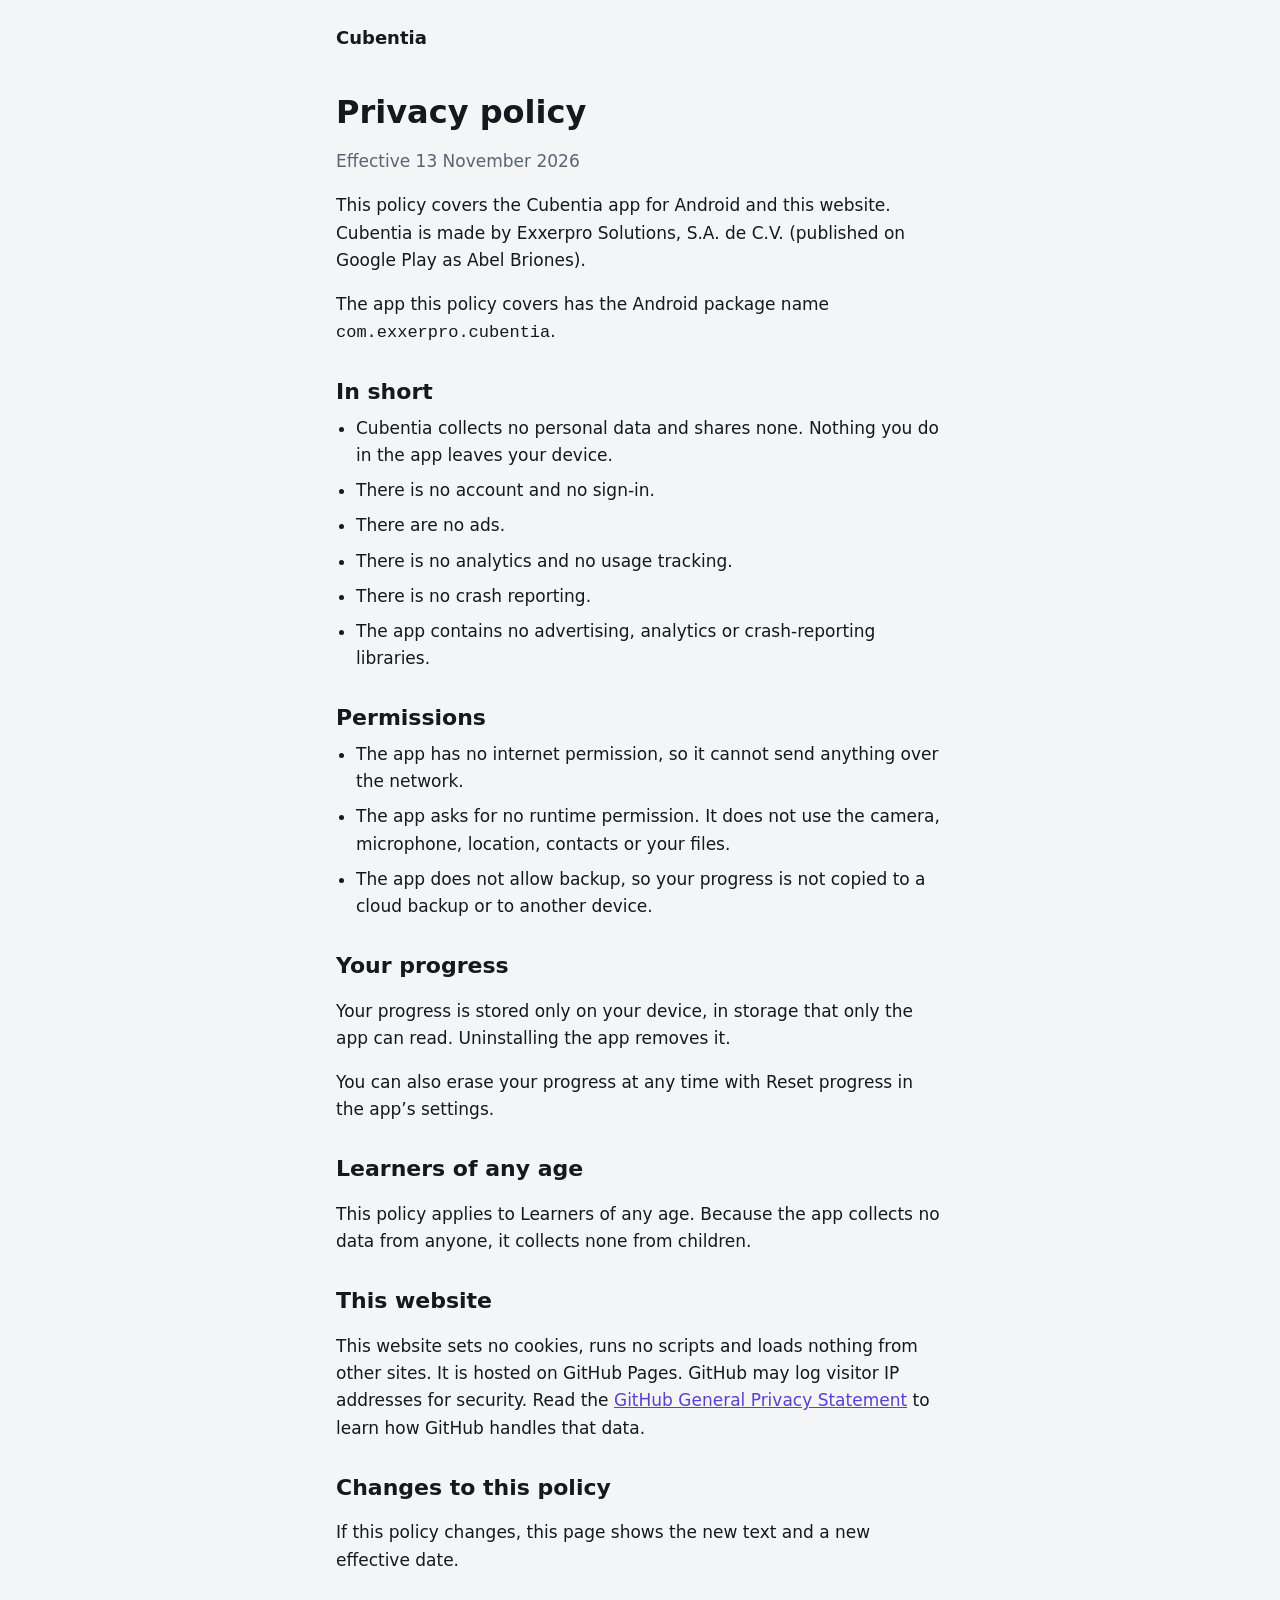
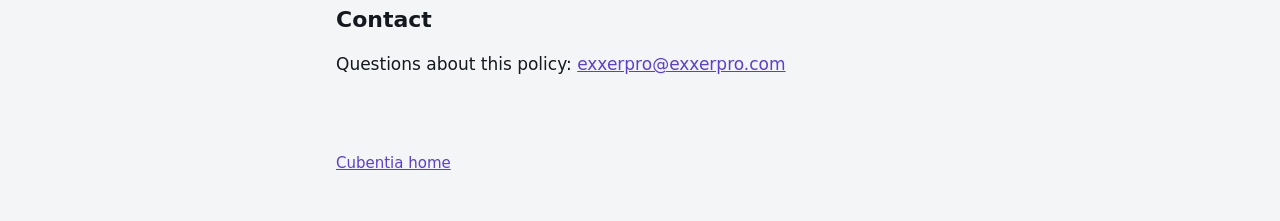
==== site/privacy/index.html @ ebae9ed8 "feat(privacy): publish the privacy policy page Plain-language policy at /privacy/ with machine-reada" ====
<!doctype html>
<html lang="en">
<head>
  <meta charset="utf-8">
  <meta name="viewport" content="width=device-width, initial-scale=1">
  <title>Privacy policy · Cubentia</title>
  <meta name="description" content="Cubentia collects no personal data and shares none. Read the full privacy policy for the app and this website.">
  <link rel="stylesheet" href="../styles.css">
</head>
<body>
  <a class="skip-link" href="#main">Skip to content</a>
  <header class="site-header">
    <a class="wordmark" href="../">Cubentia</a>
  </header>
  <main id="main">
    <h1>Privacy policy</h1>
    <p class="effective-date">Effective <time data-policy="effective-date" datetime="2026-11-13">13 November 2026</time></p>
    <p>This policy covers the Cubentia app for Android and this website. Cubentia is made by <span data-policy="publisher">Exxerpro Solutions, S.A. de C.V.</span> (published on Google Play as <span data-policy="play-developer">Abel Briones</span>).</p>
    <p data-fact="applicationId" data-value="com.exxerpro.cubentia">The app this policy covers has the Android package name <code>com.exxerpro.cubentia</code>.</p>

    <h2>In short</h2>
    <ul>
      <li data-fact="dataLeavesDevice" data-value="false">Cubentia collects no personal data and shares none. Nothing you do in the app leaves your device.</li>
      <li data-fact="account" data-value="false">There is no account and no sign-in.</li>
      <li data-fact="ads" data-value="false">There are no ads.</li>
      <li data-fact="analytics" data-value="false">There is no analytics and no usage tracking.</li>
      <li data-fact="crashReporting" data-value="false">There is no crash reporting.</li>
      <li data-fact="denylistedSdks" data-value="[]">The app contains no advertising, analytics or crash-reporting libraries.</li>
    </ul>

    <h2>Permissions</h2>
    <ul>
      <li data-fact="internetPermission" data-value="false">The app has no internet permission, so it cannot send anything over the network.</li>
      <li data-fact="runtimePermissions" data-value="[]">The app asks for no runtime permission. It does not use the camera, microphone, location, contacts or your files.</li>
      <li data-fact="backupAllowed" data-value="false">The app does not allow backup, so your progress is not copied to a cloud backup or to another device.</li>
    </ul>

    <h2>Your progress</h2>
    <p data-fact="storage" data-value="app-private">Your progress is stored only on your device, in storage that only the app can read. Uninstalling the app removes it.</p>
    <p>You can also erase your progress at any time with Reset progress in the app’s settings.</p>

    <h2>Learners of any age</h2>
    <p>This policy applies to Learners of any age. Because the app collects no data from anyone, it collects none from children.</p>

    <h2>This website</h2>
    <p>This website sets no cookies, runs no scripts and loads nothing from other sites. It is hosted on GitHub Pages. GitHub may log visitor IP addresses for security. Read the <a href="https://docs.github.com/en/site-policy/privacy-policies/github-general-privacy-statement">GitHub General Privacy Statement</a> to learn how GitHub handles that data.</p>

    <h2>Changes to this policy</h2>
    <p>If this policy changes, this page shows the new text and a new effective date.</p>

    <h2>Contact</h2>
    <p>Questions about this policy: <a data-policy="contact" href="mailto:exxerpro@exxerpro.com">exxerpro@exxerpro.com</a></p>
  </main>
  <footer class="site-footer">
    <p><a href="../">Cubentia home</a></p>
  </footer>
</body>
</html>
---- site/styles.css ----
/* Cubentia site stylesheet. Tokens follow the app's DESIGN.md. No webfont download. */

:root {
  color-scheme: light dark;
  --surface: #f4f5f7;
  --surface-raised: #ffffff;
  --ink: #15181c;
  --ink-muted: #5a6370;
  --accent: #5b3fd1;
  --font-sans: "IBM Plex Sans", system-ui, -apple-system, "Segoe UI", Roboto,
    "Helvetica Neue", Arial, sans-serif;
  --measure: 40rem;
  --gutter: 1rem;
}

@media (prefers-color-scheme: dark) {
  :root {
    --surface: #111317;
    --surface-raised: #1a1d22;
    --ink: #e7eaee;
    --ink-muted: #9aa3ae;
    --accent: #a797ff;
  }
}

*,
*::before,
*::after {
  box-sizing: border-box;
}

html {
  -webkit-text-size-adjust: 100%;
  text-size-adjust: 100%;
}

body {
  margin: 0;
  background: var(--surface);
  color: var(--ink);
  font-family: var(--font-sans);
  font-size: 1.0625rem;
  line-height: 1.6;
  overflow-wrap: break-word;
}

.skip-link {
  position: absolute;
  left: var(--gutter);
  top: -100%;
  padding: 0.5rem 0.75rem;
  background: var(--surface-raised);
  color: var(--accent);
  border: 2px solid var(--accent);
  border-radius: 0.375rem;
  z-index: 1;
}

.skip-link:focus {
  top: var(--gutter);
}

:focus-visible {
  outline: 3px solid var(--accent);
  outline-offset: 2px;
}

a {
  color: var(--accent);
}

.site-header,
main,
.site-footer {
  max-width: var(--measure);
  margin: 0 auto;
  padding: 0 var(--gutter);
}

.site-header {
  padding-top: 1.5rem;
}

.wordmark {
  font-weight: 600;
  font-size: 1.125rem;
  color: var(--ink);
  text-decoration: none;
}

main {
  padding-top: 2.5rem;
  padding-bottom: 2.5rem;
}

h1 {
  font-size: 2rem;
  line-height: 1.2;
  margin: 0 0 1rem;
}

h2 {
  font-size: 1.375rem;
  line-height: 1.3;
  margin: 2rem 0 0.5rem;
}

ul {
  margin: 0 0 1rem;
  padding-left: 1.25rem;
}

li + li {
  margin-top: 0.5rem;
}

.effective-date {
  color: var(--ink-muted);
}

.site-footer {
  padding-bottom: 2rem;
  color: var(--ink-muted);
  font-size: 0.9375rem;
}
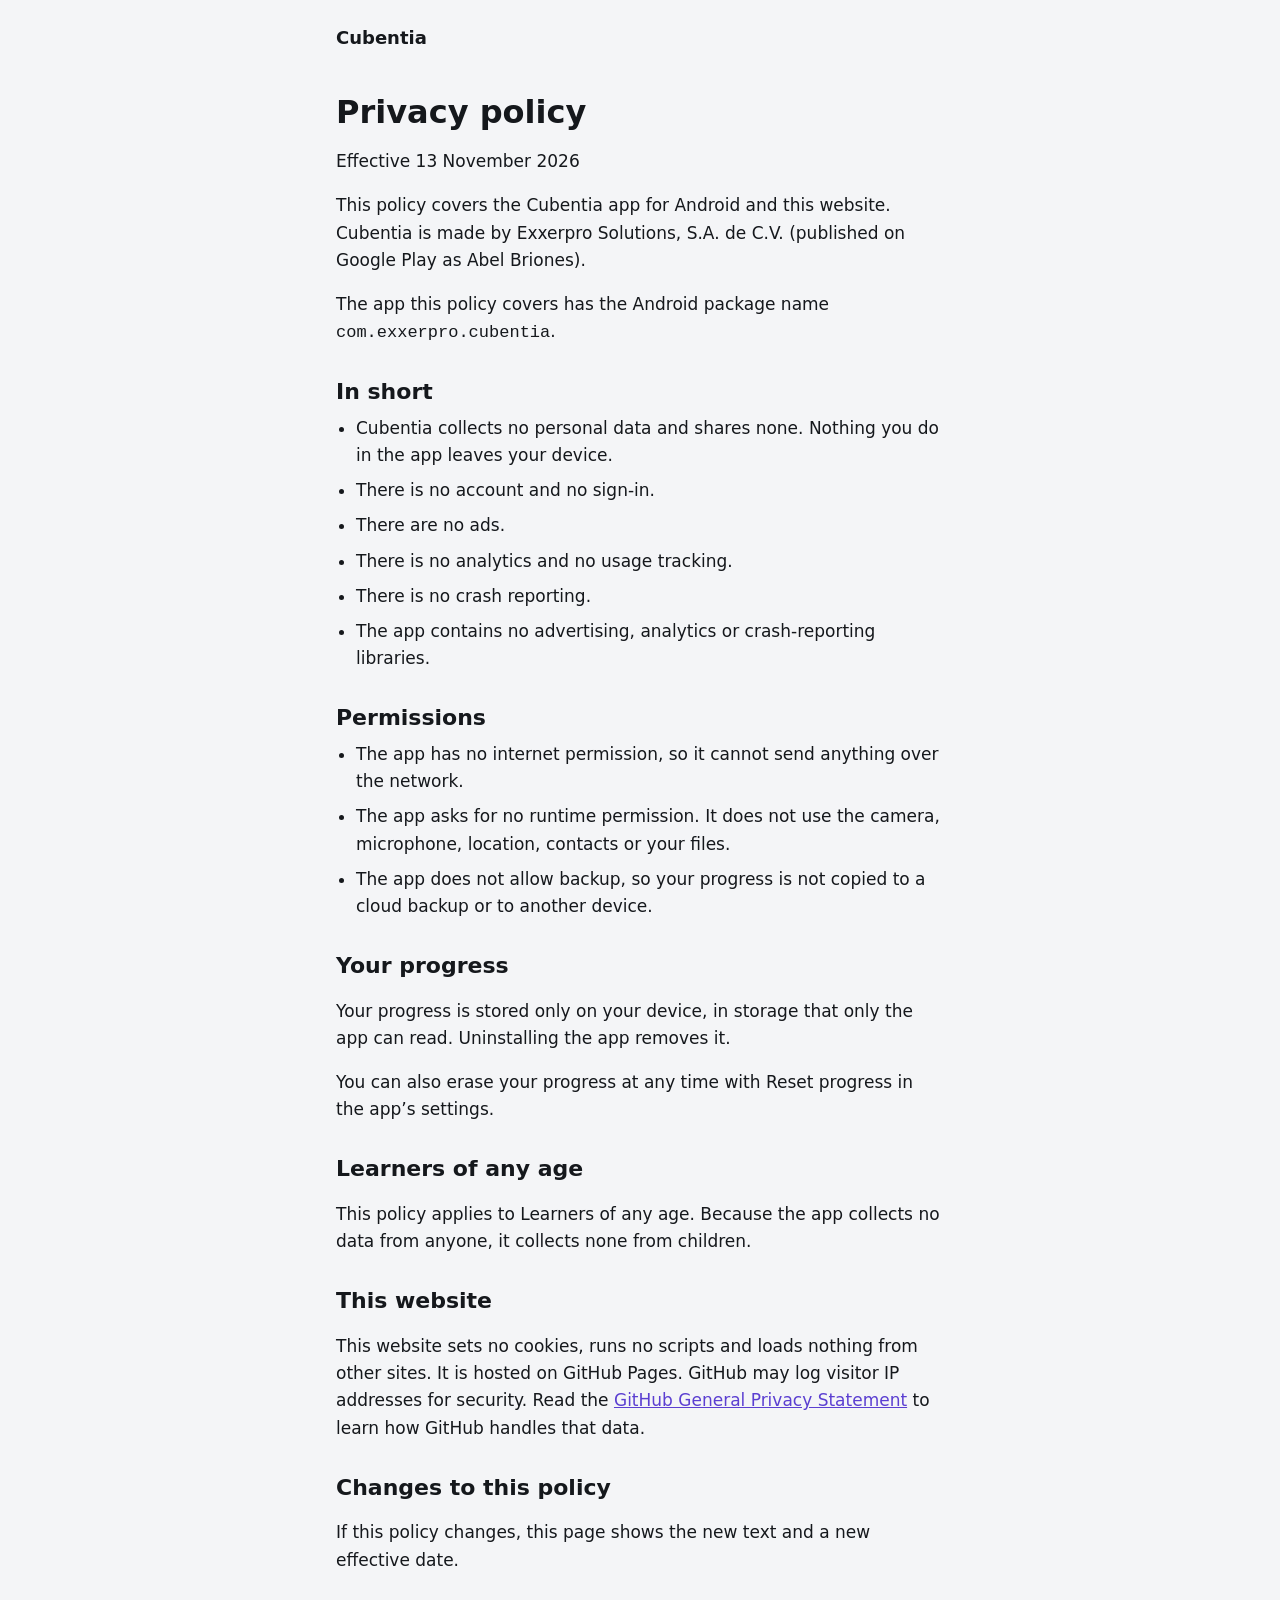
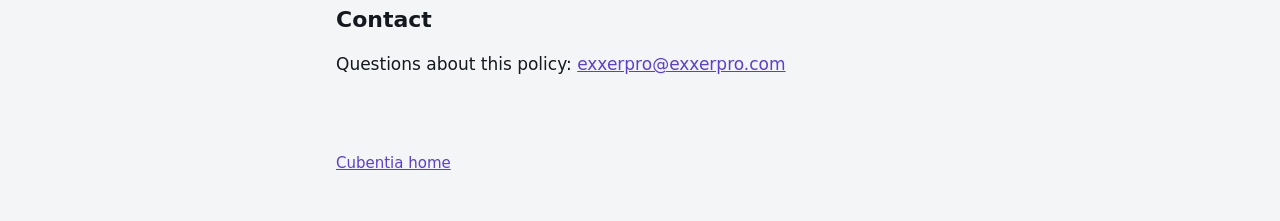
==== commit 5fdb3999: "fix(privacy-check): address follow-up review findings Document the date-pinned self-tests, the fixtu" ====
--- a/site/privacy/index.html
+++ b/site/privacy/index.html
@@ -14,7 +14,7 @@
   </header>
   <main id="main">
     <h1>Privacy policy</h1>
-    <p class="effective-date">Effective <time data-policy="effective-date" datetime="2026-11-13">13 November 2026</time></p>
+    <p>Effective <time data-policy="effective-date" datetime="2026-11-13">13 November 2026</time></p>
     <p>This policy covers the Cubentia app for Android and this website. Cubentia is made by <span data-policy="publisher">Exxerpro Solutions, S.A. de C.V.</span> (published on Google Play as <span data-policy="play-developer">Abel Briones</span>).</p>
     <p data-fact="applicationId" data-value="com.exxerpro.cubentia">The app this policy covers has the Android package name <code>com.exxerpro.cubentia</code>.</p>
 
--- a/site/styles.css
+++ b/site/styles.css
@@ -114,10 +114,6 @@
   margin-top: 0.5rem;
 }
 
-.effective-date {
-  color: var(--ink-muted);
-}
-
 .site-footer {
   padding-bottom: 2rem;
   color: var(--ink-muted);
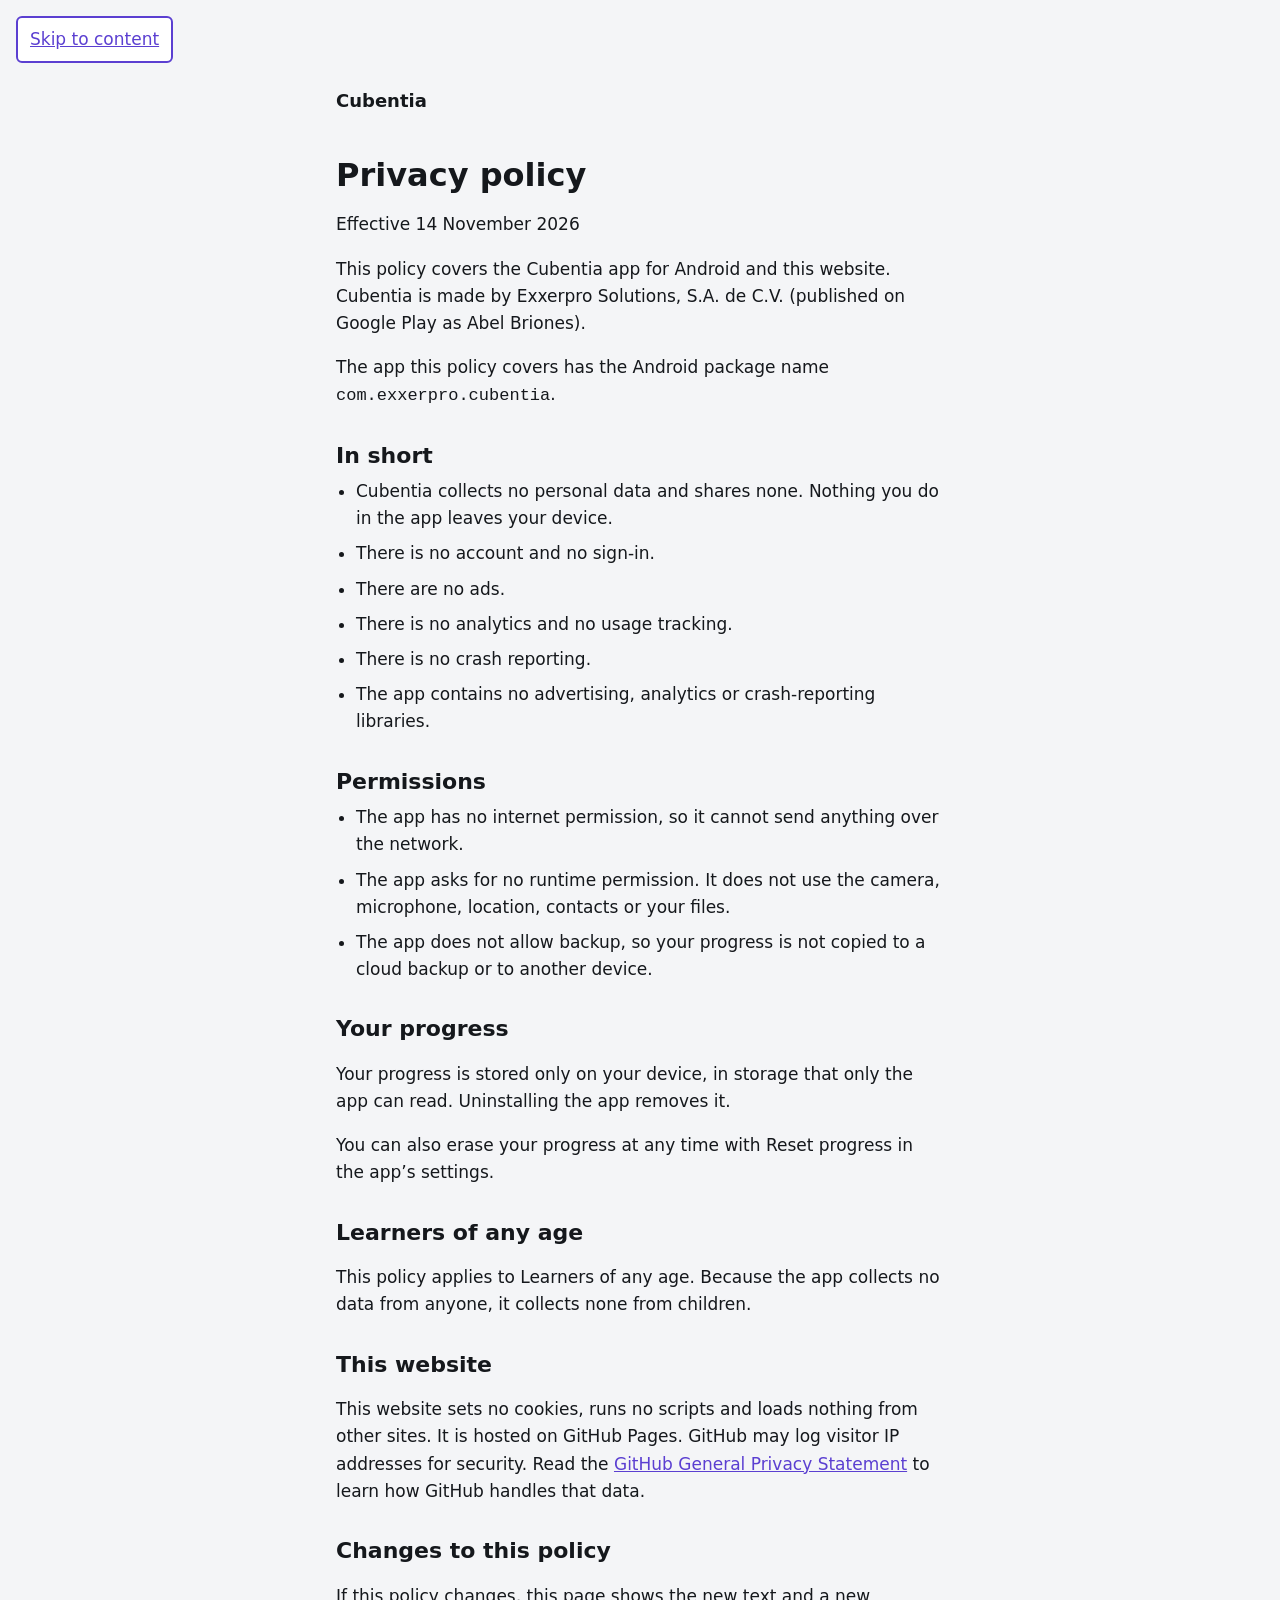
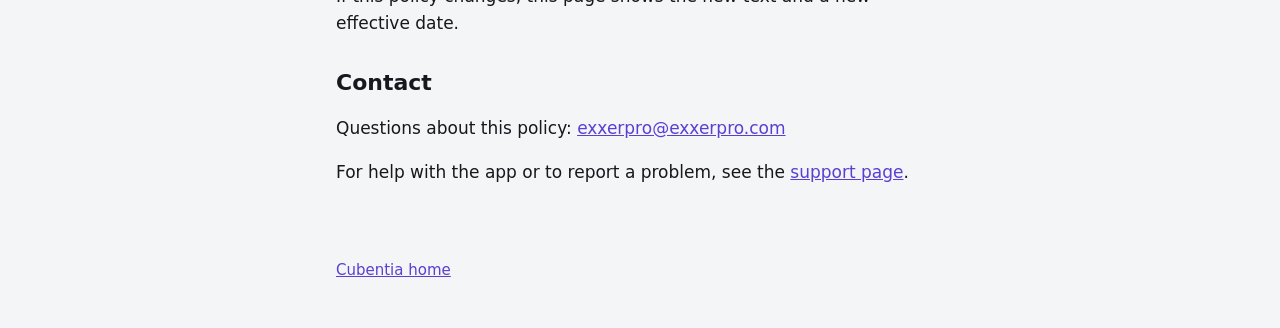
==== commit 96b71b0d: "content(privacy): link the support page from Contact, effective 14 November 2026 (Story 13.5) Adding" ====
--- a/site/privacy/index.html
+++ b/site/privacy/index.html
@@ -14,7 +14,7 @@
   </header>
   <main id="main">
     <h1>Privacy policy</h1>
-    <p>Effective <time data-policy="effective-date" datetime="2026-11-13">13 November 2026</time></p>
+    <p>Effective <time data-policy="effective-date" datetime="2026-11-14">14 November 2026</time></p>
     <p>This policy covers the Cubentia app for Android and this website. Cubentia is made by <span data-policy="publisher">Exxerpro Solutions, S.A. de C.V.</span> (published on Google Play as <span data-policy="play-developer">Abel Briones</span>).</p>
     <p data-fact="applicationId" data-value="com.exxerpro.cubentia">The app this policy covers has the Android package name <code>com.exxerpro.cubentia</code>.</p>
 
@@ -50,6 +50,7 @@
 
     <h2>Contact</h2>
     <p>Questions about this policy: <a data-policy="contact" href="mailto:exxerpro@exxerpro.com">exxerpro@exxerpro.com</a></p>
+    <p>For help with the app or to report a problem, see the <a href="../support/">support page</a>.</p>
   </main>
   <footer class="site-footer">
     <p><a href="../">Cubentia home</a></p>
--- a/site/styles.css
+++ b/site/styles.css
@@ -44,20 +44,15 @@
   overflow-wrap: break-word;
 }
 
+/* Always shown: the policy check rejects off-screen positioning on any page it loads. */
 .skip-link {
-  position: absolute;
-  left: var(--gutter);
-  top: -100%;
+  display: inline-block;
+  margin: var(--gutter) 0 0 var(--gutter);
   padding: 0.5rem 0.75rem;
   background: var(--surface-raised);
   color: var(--accent);
   border: 2px solid var(--accent);
   border-radius: 0.375rem;
-  z-index: 1;
-}
-
-.skip-link:focus {
-  top: var(--gutter);
 }
 
 :focus-visible {
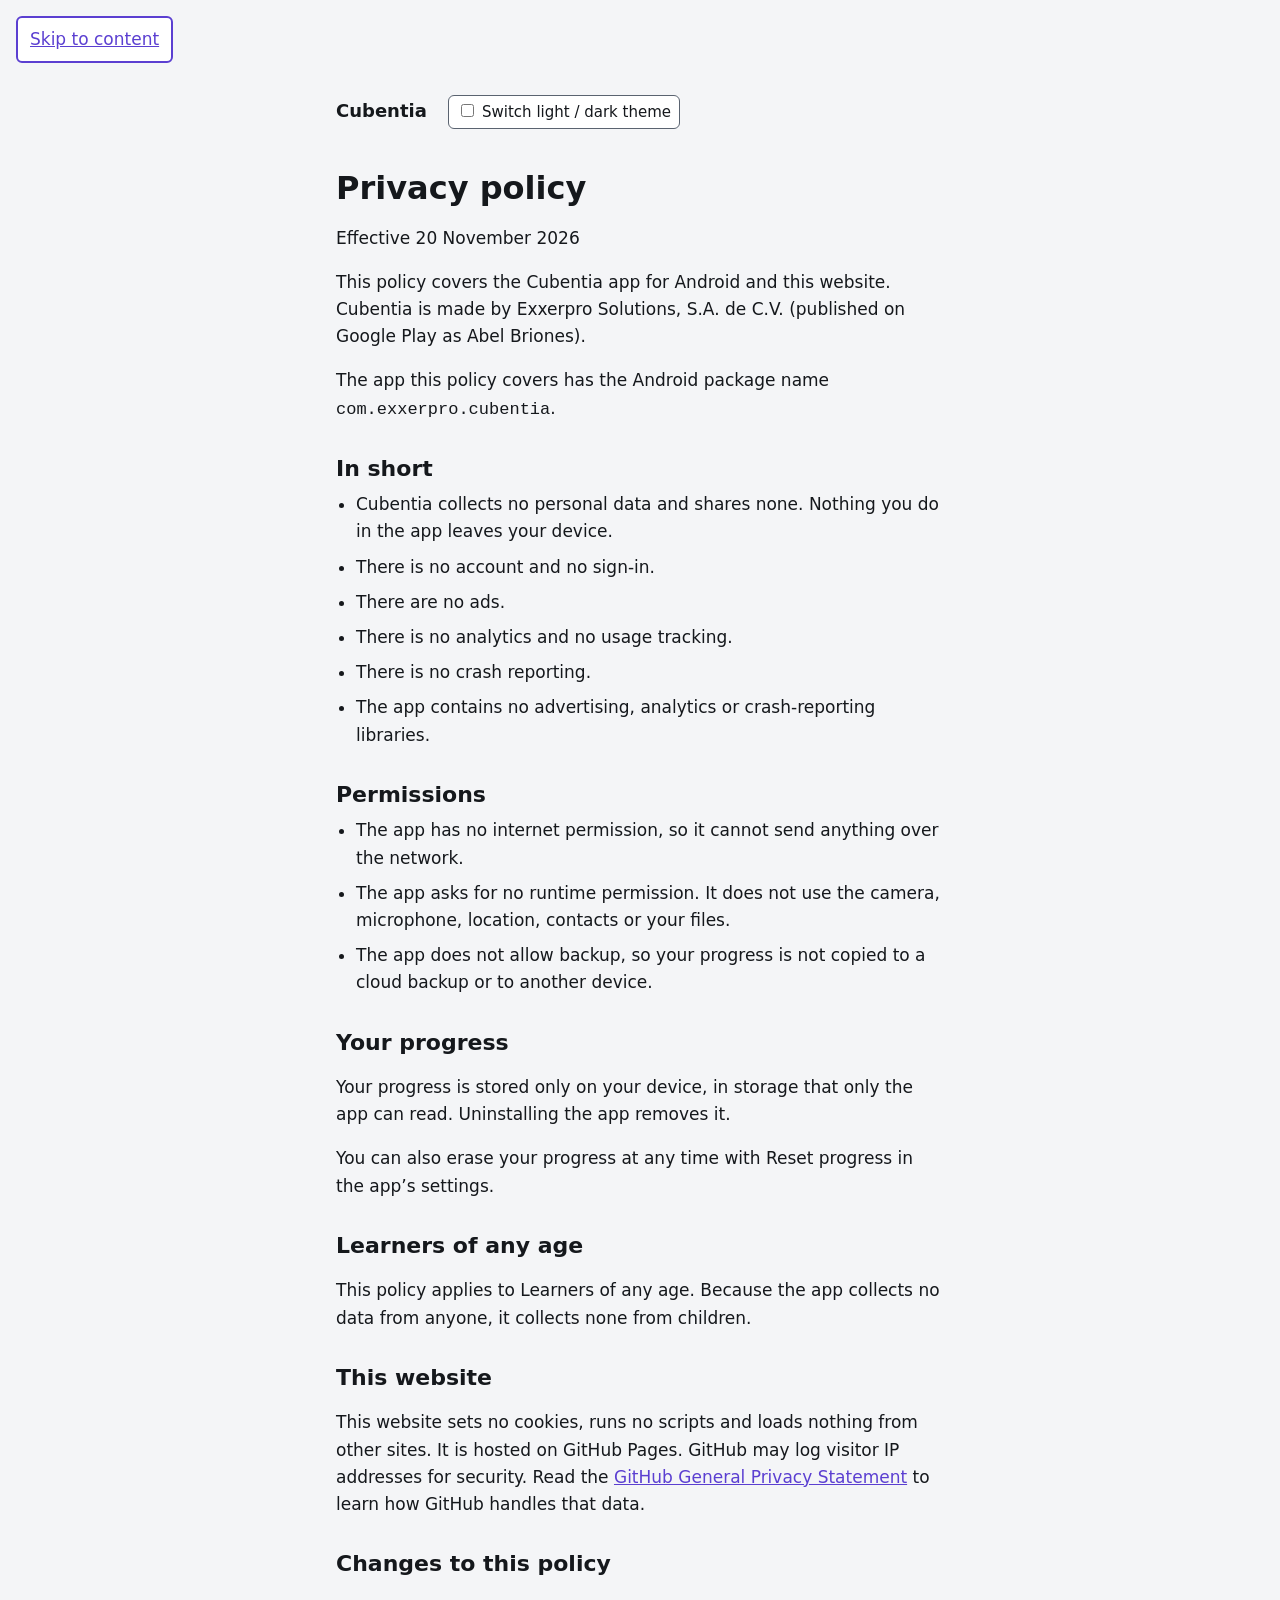
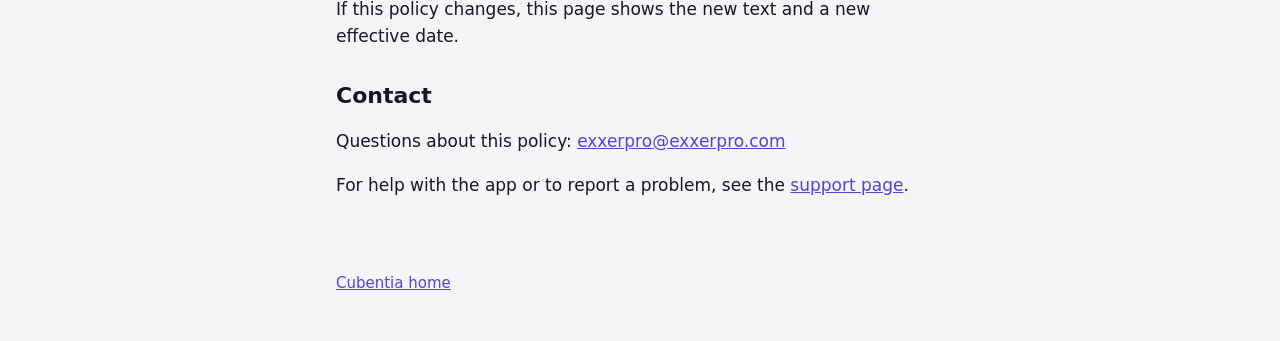
==== commit d3b534f9: "feat(a11y): add zero-JS light/dark theme toggle on all pages" ====
--- a/site/privacy/index.html
+++ b/site/privacy/index.html
@@ -3,6 +3,7 @@
 <head>
   <meta charset="utf-8">
   <meta name="viewport" content="width=device-width, initial-scale=1">
+  <meta name="color-scheme" content="light dark">
   <title>Privacy policy · Cubentia</title>
   <meta name="description" content="Cubentia collects no personal data and shares none. Read the full privacy policy for the app and this website.">
   <link rel="stylesheet" href="../styles.css">
@@ -11,10 +12,14 @@
   <a class="skip-link" href="#main">Skip to content</a>
   <header class="site-header">
     <a class="wordmark" href="../">Cubentia</a>
+    <label class="theme-toggle" for="theme-toggle">
+      <input type="checkbox" id="theme-toggle">
+      Switch light / dark theme
+    </label>
   </header>
   <main id="main">
     <h1>Privacy policy</h1>
-    <p>Effective <time data-policy="effective-date" datetime="2026-11-14">14 November 2026</time></p>
+    <p>Effective <time data-policy="effective-date" datetime="2026-11-20">20 November 2026</time></p>
     <p>This policy covers the Cubentia app for Android and this website. Cubentia is made by <span data-policy="publisher">Exxerpro Solutions, S.A. de C.V.</span> (published on Google Play as <span data-policy="play-developer">Abel Briones</span>).</p>
     <p data-fact="applicationId" data-value="com.exxerpro.cubentia">The app this policy covers has the Android package name <code>com.exxerpro.cubentia</code>.</p>
 
--- a/site/styles.css
+++ b/site/styles.css
@@ -13,6 +13,14 @@
   --gutter: 1rem;
 }
 
+:root:has(#theme-toggle:checked) {
+  --surface: #111317;
+  --surface-raised: #1a1d22;
+  --ink: #e7eaee;
+  --ink-muted: #9aa3ae;
+  --accent: #a797ff;
+}
+
 @media (prefers-color-scheme: dark) {
   :root {
     --surface: #111317;
@@ -20,6 +28,14 @@
     --ink: #e7eaee;
     --ink-muted: #9aa3ae;
     --accent: #a797ff;
+  }
+
+  :root:has(#theme-toggle:checked) {
+    --surface: #f4f5f7;
+    --surface-raised: #ffffff;
+    --ink: #15181c;
+    --ink-muted: #5a6370;
+    --accent: #5b3fd1;
   }
 }
 
@@ -83,6 +99,17 @@
   text-decoration: none;
 }
 
+.theme-toggle {
+  display: inline-block;
+  margin: 0.5rem 0 0 1rem;
+  padding: 0.25rem 0.5rem;
+  background: var(--surface-raised);
+  color: var(--ink);
+  border: 1px solid var(--ink-muted);
+  border-radius: 0.375rem;
+  font-size: 0.9375rem;
+}
+
 main {
   padding-top: 2.5rem;
   padding-bottom: 2.5rem;
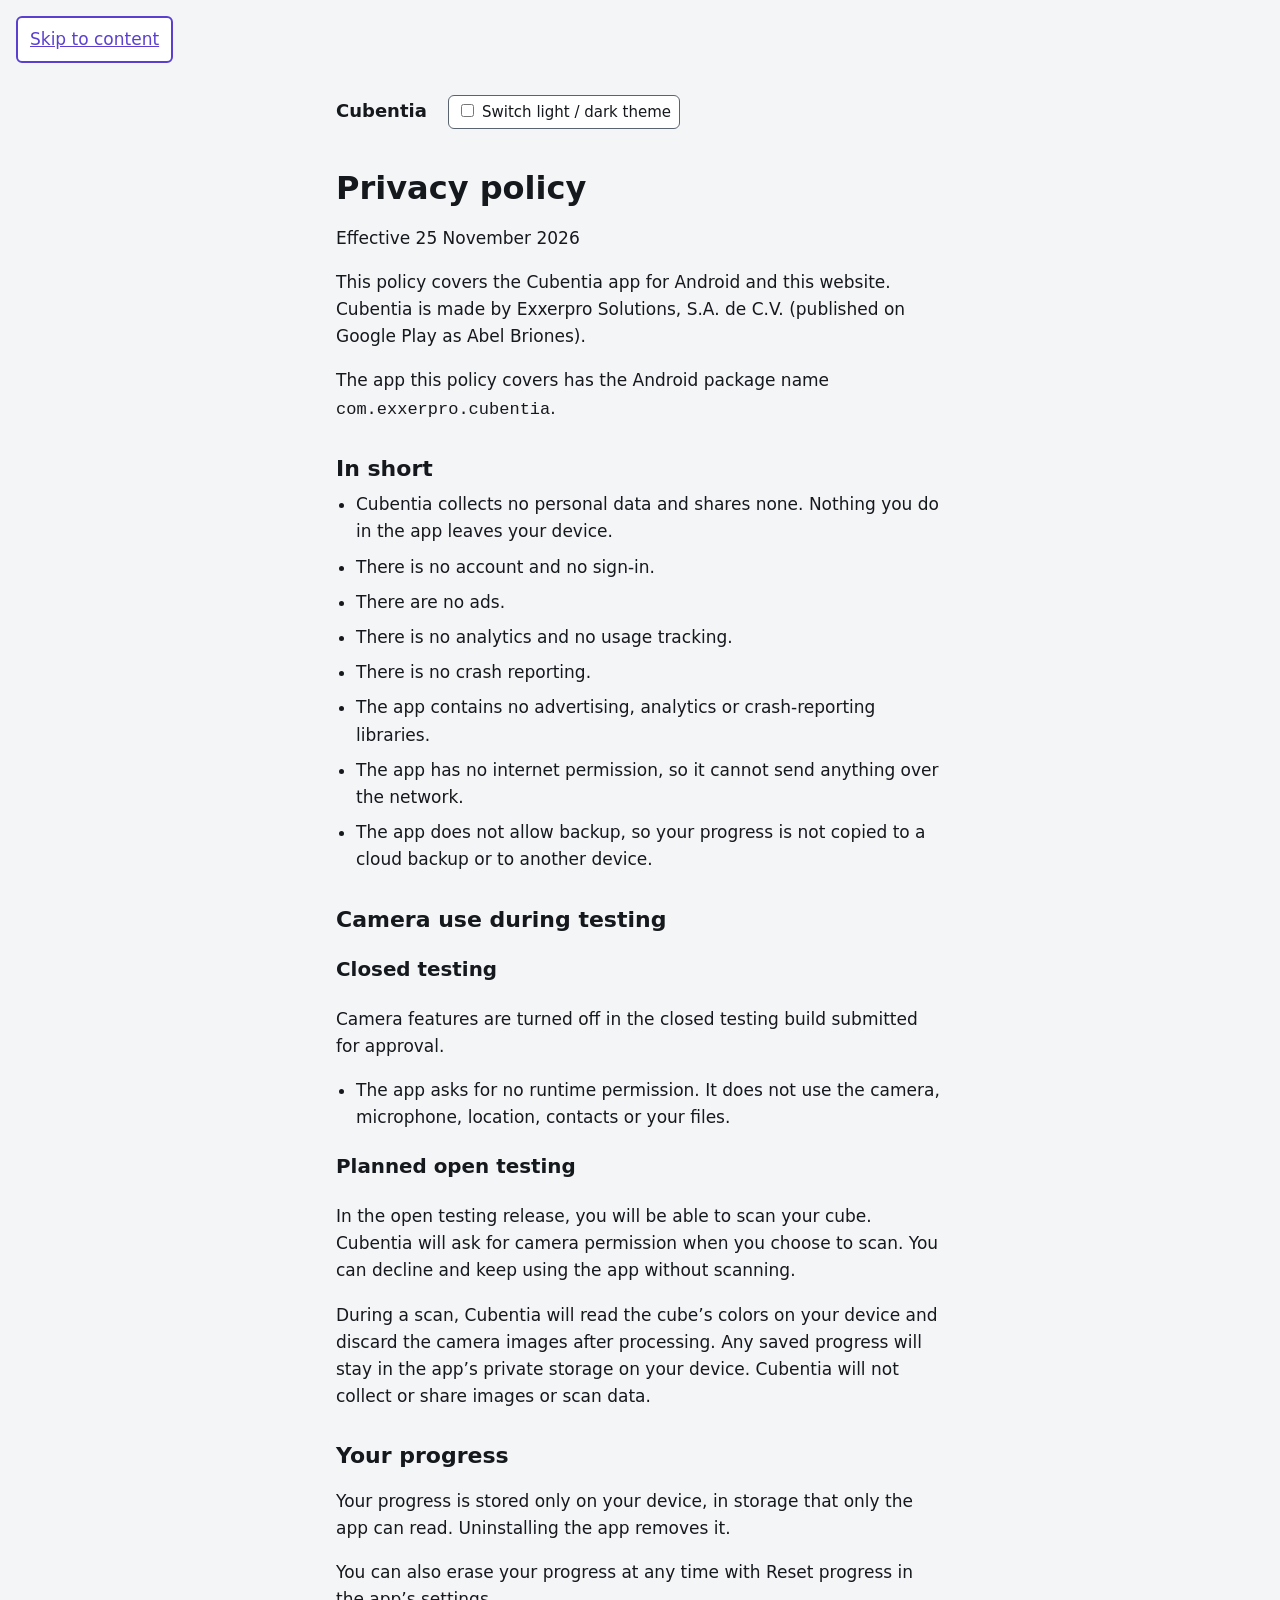
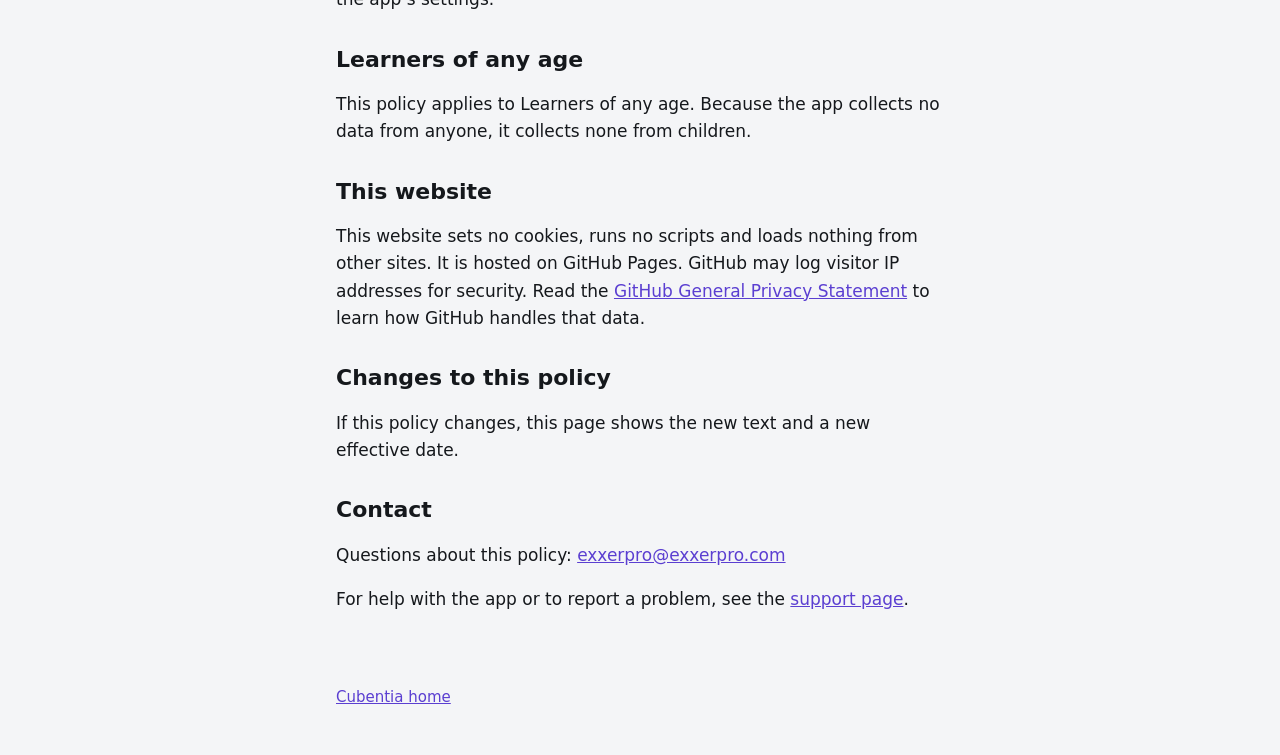
==== commit 02951ddd: "docs: clarify camera privacy for closed and open testing" ====
--- a/site/privacy/index.html
+++ b/site/privacy/index.html
@@ -19,7 +19,7 @@
   </header>
   <main id="main">
     <h1>Privacy policy</h1>
-    <p>Effective <time data-policy="effective-date" datetime="2026-11-20">20 November 2026</time></p>
+    <p>Effective <time data-policy="effective-date" datetime="2026-11-25">25 November 2026</time></p>
     <p>This policy covers the Cubentia app for Android and this website. Cubentia is made by <span data-policy="publisher">Exxerpro Solutions, S.A. de C.V.</span> (published on Google Play as <span data-policy="play-developer">Abel Briones</span>).</p>
     <p data-fact="applicationId" data-value="com.exxerpro.cubentia">The app this policy covers has the Android package name <code>com.exxerpro.cubentia</code>.</p>
 
@@ -31,14 +31,20 @@
       <li data-fact="analytics" data-value="false">There is no analytics and no usage tracking.</li>
       <li data-fact="crashReporting" data-value="false">There is no crash reporting.</li>
       <li data-fact="denylistedSdks" data-value="[]">The app contains no advertising, analytics or crash-reporting libraries.</li>
+      <li data-fact="internetPermission" data-value="false">The app has no internet permission, so it cannot send anything over the network.</li>
+      <li data-fact="backupAllowed" data-value="false">The app does not allow backup, so your progress is not copied to a cloud backup or to another device.</li>
     </ul>
 
-    <h2>Permissions</h2>
+    <h2>Camera use during testing</h2>
+    <h3>Closed testing</h3>
+    <p>Camera features are turned off in the closed testing build submitted for approval.</p>
     <ul>
-      <li data-fact="internetPermission" data-value="false">The app has no internet permission, so it cannot send anything over the network.</li>
       <li data-fact="runtimePermissions" data-value="[]">The app asks for no runtime permission. It does not use the camera, microphone, location, contacts or your files.</li>
-      <li data-fact="backupAllowed" data-value="false">The app does not allow backup, so your progress is not copied to a cloud backup or to another device.</li>
     </ul>
+
+    <h3>Planned open testing</h3>
+    <p>In the open testing release, you will be able to scan your cube. Cubentia will ask for camera permission when you choose to scan. You can decline and keep using the app without scanning.</p>
+    <p>During a scan, Cubentia will read the cube’s colors on your device and discard the camera images after processing. Any saved progress will stay in the app’s private storage on your device. Cubentia will not collect or share images or scan data.</p>
 
     <h2>Your progress</h2>
     <p data-fact="storage" data-value="app-private">Your progress is stored only on your device, in storage that only the app can read. Uninstalling the app removes it.</p>
